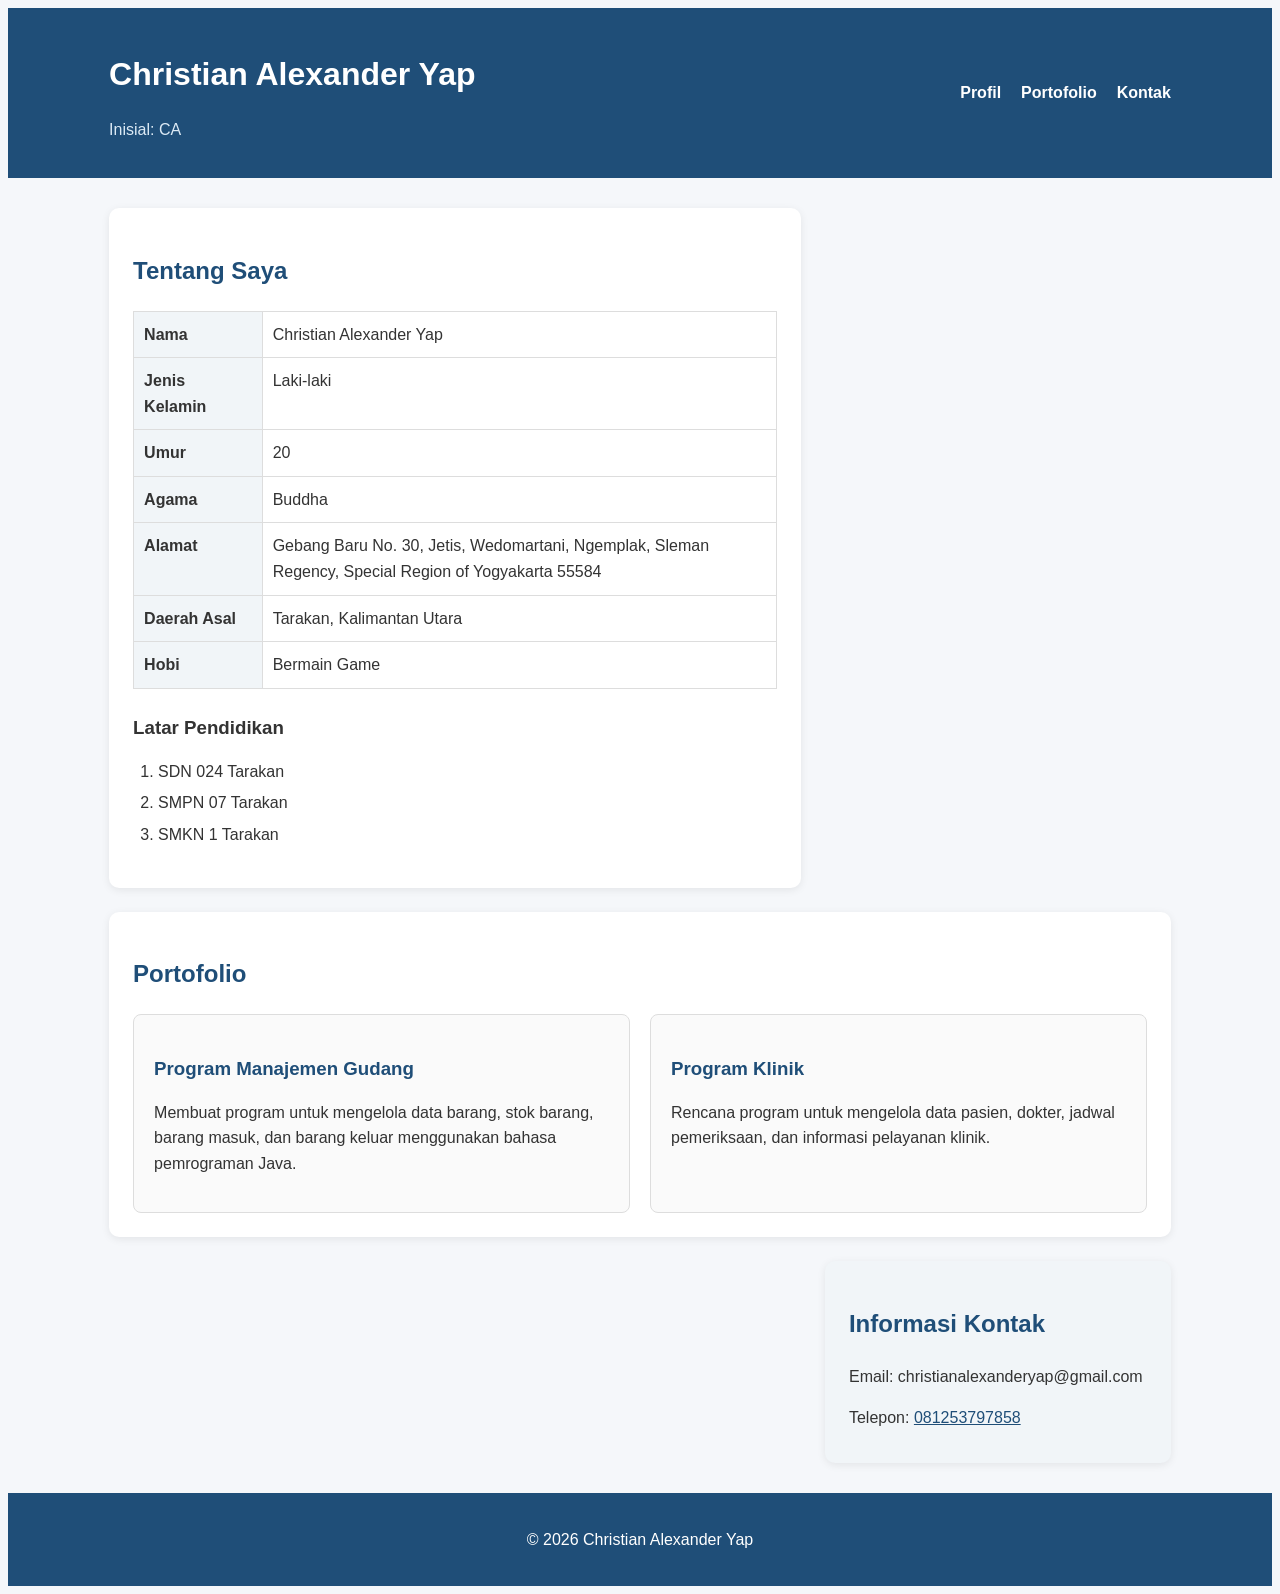
==== index.html @ 7f483a32 "Add files via upload" ====
<!DOCTYPE html>

<html lang="id">

<head>
    <meta charset="UTF-8">
    <title>Profil Christian Alexander Yap</title>
    <link rel="stylesheet" href="style.css">
</head>

<body>

    <header>
        <div class="identitas">
            <h1>Christian Alexander Yap</h1>
            <p>Inisial: CA</p>
        </div>

        <nav>
            <ul>
                <li><a href="#profil">Profil</a></li>
                <li><a href="#portofolio">Portofolio</a></li>
                <li><a href="#kontak">Kontak</a></li>
            </ul>
        </nav>
    </header>

    <main>

        <section id="profil" class="profil">
            <h2>Tentang Saya</h2>

            <table>
                <tr>
                    <th>Nama</th>
                    <td>Christian Alexander Yap</td>
                </tr>

                <tr>
                    <th>Jenis Kelamin</th>
                    <td>Laki-laki</td>
                </tr>

                <tr>
                    <th>Umur</th>
                    <td>20</td>
                </tr>

                <tr>
                    <th>Agama</th>
                    <td>Buddha</td>
                </tr>

                <tr>
                    <th>Alamat</th>
                    <td>
                        Gebang Baru No. 30, Jetis, Wedomartani,
                        Ngemplak, Sleman Regency,
                        Special Region of Yogyakarta 55584
                    </td>
                </tr>

                <tr>
                    <th>Daerah Asal</th>
                    <td>Tarakan, Kalimantan Utara</td>
                </tr>

                <tr>
                    <th>Hobi</th>
                    <td>Bermain Game</td>
                </tr>
            </table>

            <h3>Latar Pendidikan</h3>

            <ol>
                <li>SDN 024 Tarakan</li>
                <li>SMPN 07 Tarakan</li>
                <li>SMKN 1 Tarakan</li>
            </ol>
        </section>


        <section id="portofolio" class="portofolio">
            <h2>Portofolio</h2>

            <div class="daftar-artikel">

                <article>
                    <h3>
                        <a href="https://github.com/christianalexanderyap/Proyek-PBO.git">
                            Program Manajemen Gudang
                        </a>
                    </h3>

                    <p>
                        Membuat program untuk mengelola data barang,
                        stok barang, barang masuk, dan barang keluar
                        menggunakan bahasa pemrograman Java.
                    </p>
                </article>

                <article>
                    <h3>
                        <a href="https://github.com/christianalexanderyap/Proyek_SDL.git">
                            Program Klinik
                        </a>
                    </h3>

                    <p>
                        Rencana program untuk mengelola data pasien,
                        dokter, jadwal pemeriksaan, dan informasi
                        pelayanan klinik.
                    </p>
                </article>

            </div>
        </section>


        <aside id="kontak">
            <h2>Informasi Kontak</h2>

            <p>
                Email:
                christianalexanderyap@gmail.com
            </p>

            <p>
                Telepon:
                <a href="https://wa.me/6281253797858">
                    081253797858
                </a>
            </p>
        </aside>

    </main>


    <footer>
        <p>&copy; 2026 Christian Alexander Yap</p>
    </footer>

</body>

</html>
---- style.css ----
css * {
	margin: 0;
	padding: 0;
	box-sizing: border-box;
}

body {
	font-family: Arial, sans-serif;
	line-height: 1.6;
	background-color: #f5f7fa;
	color: #333333;
}

/* HEADER */
header {
	display: flex;
	justify-content: space-between;
	align-items: center;
	flex-wrap: wrap;
	gap: 16px;

	padding: 20px 8%;
	background-color: #1f4e78;
	color: white;
}

.identitas h1 {
	margin-bottom: 4px;
}

.identitas p {
	color: #dceaf5;
}

/* NAVIGASI */
header nav ul {
	display: flex;
	gap: 20px;
	list-style: none;
	flex-wrap: wrap;
}

header nav a {
	color: white;
	text-decoration: none;
	font-weight: bold;
}

header nav a:hover {
	text-decoration: underline;
}

/* MAIN */
main {
	display: flex;
	flex-direction: column;
	gap: 24px;

	max-width: 1200px;
	margin: auto;
	padding: 30px 8%;
}

/* SECTION */
.profil,
.portofolio,
aside {
	background-color: white;
	border-radius: 10px;
	padding: 24px;

	box-shadow: 0 2px 8px rgba(0, 0, 0, 0.08);
}

h2 {
	color: #1f4e78;
	margin-bottom: 20px;
}

h3 {
	margin-bottom: 10px;
}

/* TABEL PROFIL */
table {
	width: 100%;
	border-collapse: collapse;
	margin-bottom: 24px;
}

th,
td {
	border: 1px solid #dddddd;
	padding: 10px;
	text-align: left;
	vertical-align: top;
}

th {
	width: 20%;
	background-color: #f1f5f8;
}

/* PENDIDIKAN */
ol {
	padding-left: 25px;
}

ol li {
	margin-bottom: 6px;
}

/* PORTOFOLIO */
.daftar-artikel {
	display: grid;
	grid-template-columns: repeat(2, 1fr);
	gap: 20px;
	padding: 0;
}

.daftar-artikel article {
	border: 1px solid #dddddd;
	border-radius: 8px;
	padding: 20px;
	background-color: #fafafa;

	transition: transform 0.2s, box-shadow 0.2s;
}

.daftar-artikel article:hover {
	transform: translateY(-3px);
	box-shadow: 0 4px 10px rgba(0, 0, 0, 0.12);
}

.daftar-artikel a {
	color: #1f4e78;
	text-decoration: none;
}

.daftar-artikel a:hover {
	text-decoration: underline;
}

/* KONTAK */
aside {
	background-color: #f1f5f8;
}

aside p {
	margin-bottom: 8px;
}

aside a {
	color: #1f4e78;
}

/* FOOTER */
footer {
	padding: 18px 24px;
	text-align: center;
	background-color: #1f4e78;
	color: white;
}

/* TABLET */
@media (min-width: 768px) {
	main {
		display: grid;
		grid-template-columns: 2fr 1fr;
		align-items: start;
	}

	.profil {
		grid-row: span 2;
	}

	.portofolio {
		grid-column: 1 / -1;
	}

	aside {
		grid-column: 2;
	}
}

/* DESKTOP */
@media (min-width: 992px) {
	main {
		grid-template-columns: 2fr 1fr;
	}

	.daftar-artikel {
		grid-template-columns: repeat(2, 1fr);
	}
}

/* LAYAR KECIL */
@media (max-width: 600px) {
	header {
		padding: 20px;
	}

	main {
		padding: 20px;
	}

	.daftar-artikel {
		grid-template-columns: 1fr;
	}

	header nav ul {
		gap: 12px;
	}

	th {
		width: 30%;
	}
}
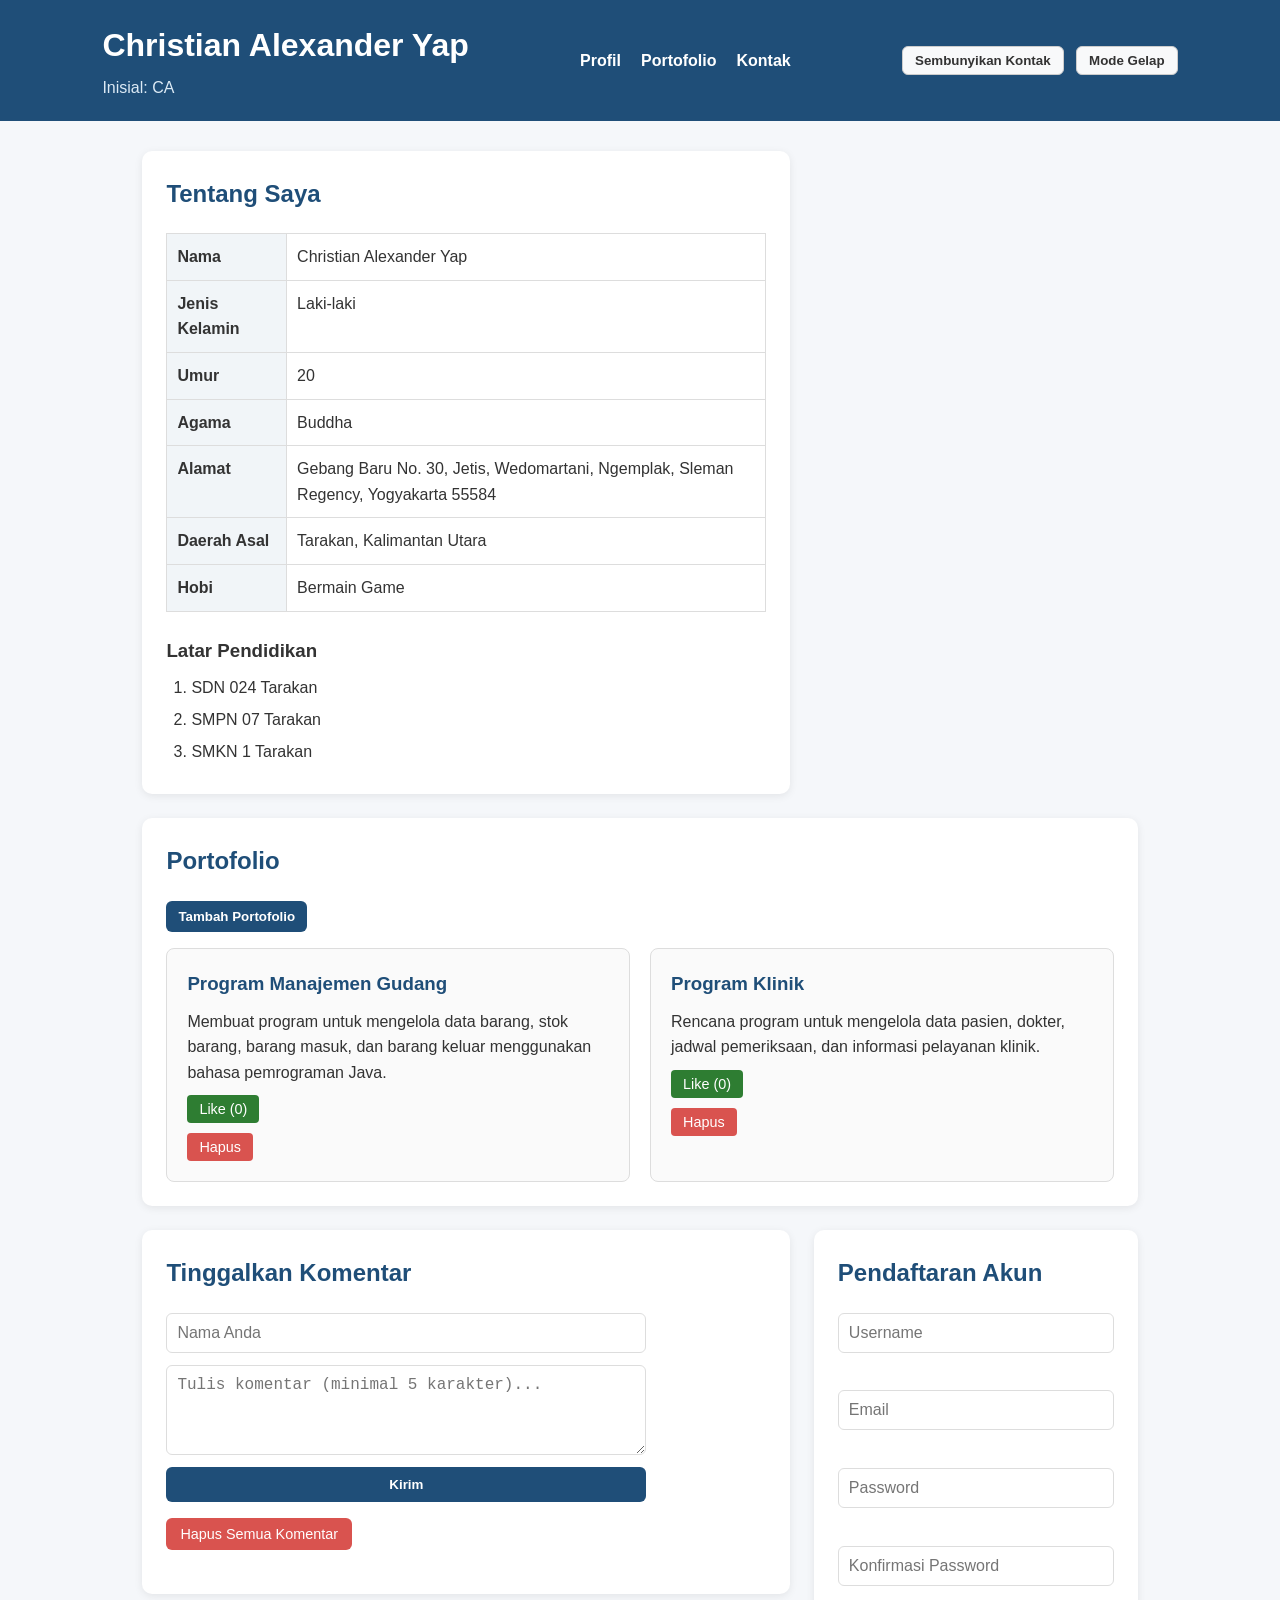
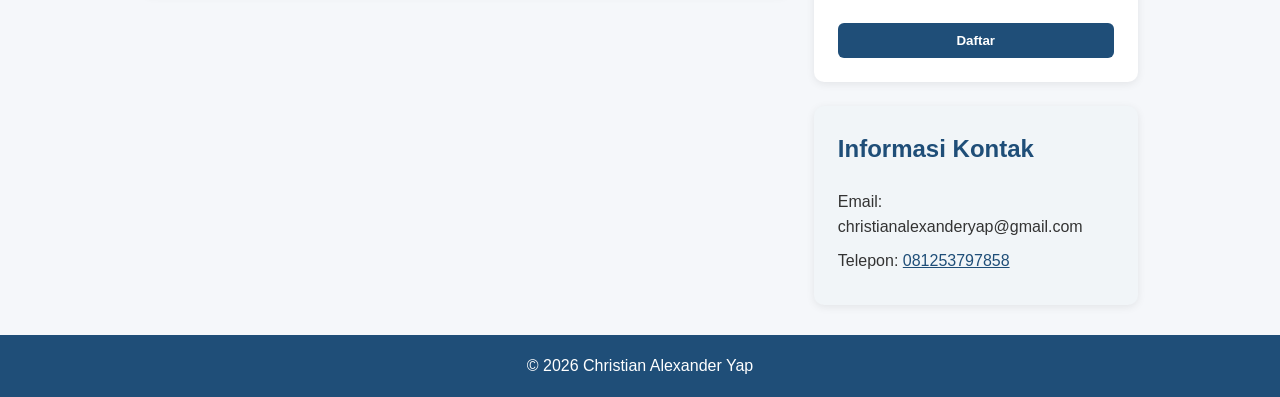
==== commit c8e76d6d: "inisialisasi" ====
--- a/index.html
+++ b/index.html
@@ -1,146 +1,140 @@
-<!DOCTYPE html>
-
-<html lang="id">
-
-<head>
-    <meta charset="UTF-8">
-    <title>Profil Christian Alexander Yap</title>
-    <link rel="stylesheet" href="style.css">
-</head>
-
-<body>
-
-    <header>
-        <div class="identitas">
-            <h1>Christian Alexander Yap</h1>
-            <p>Inisial: CA</p>
-        </div>
-
-        <nav>
-            <ul>
-                <li><a href="#profil">Profil</a></li>
-                <li><a href="#portofolio">Portofolio</a></li>
-                <li><a href="#kontak">Kontak</a></li>
-            </ul>
-        </nav>
-    </header>
-
-    <main>
-
-        <section id="profil" class="profil">
-            <h2>Tentang Saya</h2>
-
-            <table>
-                <tr>
-                    <th>Nama</th>
-                    <td>Christian Alexander Yap</td>
-                </tr>
-
-                <tr>
-                    <th>Jenis Kelamin</th>
-                    <td>Laki-laki</td>
-                </tr>
-
-                <tr>
-                    <th>Umur</th>
-                    <td>20</td>
-                </tr>
-
-                <tr>
-                    <th>Agama</th>
-                    <td>Buddha</td>
-                </tr>
-
-                <tr>
-                    <th>Alamat</th>
-                    <td>
-                        Gebang Baru No. 30, Jetis, Wedomartani,
-                        Ngemplak, Sleman Regency,
-                        Special Region of Yogyakarta 55584
-                    </td>
-                </tr>
-
-                <tr>
-                    <th>Daerah Asal</th>
-                    <td>Tarakan, Kalimantan Utara</td>
-                </tr>
-
-                <tr>
-                    <th>Hobi</th>
-                    <td>Bermain Game</td>
-                </tr>
-            </table>
-
-            <h3>Latar Pendidikan</h3>
-
-            <ol>
-                <li>SDN 024 Tarakan</li>
-                <li>SMPN 07 Tarakan</li>
-                <li>SMKN 1 Tarakan</li>
-            </ol>
-        </section>
-
-
-        <section id="portofolio" class="portofolio">
-            <h2>Portofolio</h2>
-
-            <div class="daftar-artikel">
-
-                <article>
-                    <h3>
-                        <a href="https://github.com/christianalexanderyap/Proyek-PBO.git">
-                            Program Manajemen Gudang
-                        </a>
-                    </h3>
-
-                    <p>
-                        Membuat program untuk mengelola data barang,
-                        stok barang, barang masuk, dan barang keluar
-                        menggunakan bahasa pemrograman Java.
-                    </p>
-                </article>
-
-                <article>
-                    <h3>
-                        <a href="https://github.com/christianalexanderyap/Proyek_SDL.git">
-                            Program Klinik
-                        </a>
-                    </h3>
-
-                    <p>
-                        Rencana program untuk mengelola data pasien,
-                        dokter, jadwal pemeriksaan, dan informasi
-                        pelayanan klinik.
-                    </p>
-                </article>
-
-            </div>
-        </section>
-
-
-        <aside id="kontak">
-            <h2>Informasi Kontak</h2>
-
-            <p>
-                Email:
-                christianalexanderyap@gmail.com
-            </p>
-
-            <p>
-                Telepon:
-                <a href="https://wa.me/6281253797858">
-                    081253797858
-                </a>
-            </p>
-        </aside>
-
-    </main>
-
-
-    <footer>
-        <p>&copy; 2026 Christian Alexander Yap</p>
-    </footer>
-
-</body>
-
+<!DOCTYPE html>
+<html lang="id">
+
+<head>
+    <meta charset="UTF-8">
+    <title>Profil Christian Alexander Yap</title>
+    <link rel="stylesheet" href="style.css">
+</head>
+
+<body>
+
+    <!-- Header Website dengan Navigasi dan Tombol Kontrol -->
+    <header>
+        <div class="identitas">
+            <h1>Christian Alexander Yap</h1>
+            <p>Inisial: CA</p>
+        </div>
+
+        <nav>
+            <ul>
+                <li><a href="#profil">Profil</a></li>
+                <li><a href="#portofolio">Portofolio</a></li>
+                <li><a href="#kontak">Kontak</a></li>
+            </ul>
+        </nav>
+
+        <div>
+            <button id="btn-toggle-aside" style="margin-right: 8px; padding: 6px 12px; 
+			cursor: pointer;">Sembunyikan Kontak</button>
+            <button id="btn-tema" style="padding: 6px 12px; cursor: pointer;">Mode Gelap</button>
+        </div>
+    </header>
+
+    <main>
+        <!-- Bagian Profil / Tentang Saya -->
+        <section id="profil" class="profil">
+            <h2>Tentang Saya</h2>
+
+            <table>
+                <tr>
+                    <th>Nama</th>
+                    <td>Christian Alexander Yap</td>
+                </tr>
+                <tr>
+                    <th>Jenis Kelamin</th>
+                    <td>Laki-laki</td>
+                </tr>
+                <tr>
+                    <th>Umur</th>
+                    <td>20</td>
+                </tr>
+                <tr>
+                    <th>Agama</th>
+                    <td>Buddha</td>
+                </tr>
+                <tr>
+                    <th>Alamat</th>
+                    <td>Gebang Baru No. 30, Jetis, Wedomartani, Ngemplak, Sleman Regency, Yogyakarta 55584</td>
+                </tr>
+                <tr>
+                    <th>Daerah Asal</th>
+                    <td>Tarakan, Kalimantan Utara</td>
+                </tr>
+                <tr>
+                    <th>Hobi</th>
+                    <td>Bermain Game</td>
+                </tr>
+            </table>
+
+            <h3>Latar Pendidikan</h3>
+            <ol>
+                <li>SDN 024 Tarakan</li>
+                <li>SMPN 07 Tarakan</li>
+                <li>SMKN 1 Tarakan</li>
+            </ol>
+        </section>
+
+        <!-- Bagian Portofolio Dinamis -->
+        <section id="portofolio" class="portofolio">
+            <h2>Portofolio</h2>
+            <button id="btn-tambah" style="margin-bottom: 16px; padding: 8px 12px; cursor: pointer;">Tambah
+                Portofolio</button>
+            <div class="daftar-artikel"></div>
+        </section>
+
+        <!-- Bagian Komentar Pengunjung -->
+        <section id="komentar" class="komentar-section">
+            <h2>Tinggalkan Komentar</h2>
+
+            <!-- Tempat menampilkan pesan error validasi langsung di halaman -->
+            <div id="error-pesan" style="color: #d9534f; margin-bottom: 10px; font-weight: bold; display: none;"></div>
+
+            <form id="form-komentar">
+                <input type="text" id="input-nama" placeholder="Nama Anda" required>
+                <textarea id="input-pesan" placeholder="Tulis komentar (minimal 5 karakter)..." required></textarea>
+                <button type="submit">Kirim</button>
+            </form>
+
+            <div style="margin-top: 16px;">
+                <button id="btn-hapus-semua" class="btn-hapus-semua">Hapus Semua Komentar</button>
+            </div>
+
+            <ul id="daftar-komentar" style="margin-top: 20px; list-style: none; padding: 0;"></ul>
+        </section>
+
+        <section id="pendaftaran">
+            <h2>Pendaftaran Akun</h2>
+            <form id="form-daftar">
+                <input type="text" id="username" placeholder="Username" required minlength="4">
+                <span class="pesan-error" id="error-username"></span>
+
+                <input type="email" id="email" placeholder="Email" required>
+                <span class="pesan-error" id="error-email"></span>
+
+                <input type="password" id="password" placeholder="Password" required minlength="8">
+                <span class="pesan-error" id="error-password"></span>
+
+                <input type="password" id="konfirmasi" placeholder="Konfirmasi Password" required>
+                <span class="pesan-error" id="error-konfirmasi"></span>
+
+                <button type="submit">Daftar</button>
+            </form>
+        </section>
+
+        <!-- Informasi Kontak (Sidebar) -->
+        <aside id="kontak">
+            <h2>Informasi Kontak</h2>
+            <p>Email: christianalexanderyap@gmail.com</p>
+            <p>Telepon: <a href="https://wa.me/6281253797858">081253797858</a></p>
+        </aside>
+    </main>
+
+    <footer>
+        <p>&copy; 2026 Christian Alexander Yap</p>
+    </footer>
+
+    <script src="script.js"></script>
+</body>
+
 </html>
--- a/style.css
+++ b/style.css
@@ -1,218 +1,426 @@
-css * {
-	margin: 0;
-	padding: 0;
-	box-sizing: border-box;
-}
-
-body {
-	font-family: Arial, sans-serif;
-	line-height: 1.6;
-	background-color: #f5f7fa;
-	color: #333333;
-}
-
-/* HEADER */
-header {
-	display: flex;
-	justify-content: space-between;
-	align-items: center;
-	flex-wrap: wrap;
-	gap: 16px;
-
-	padding: 20px 8%;
-	background-color: #1f4e78;
-	color: white;
-}
-
-.identitas h1 {
-	margin-bottom: 4px;
-}
-
-.identitas p {
-	color: #dceaf5;
-}
-
-/* NAVIGASI */
-header nav ul {
-	display: flex;
-	gap: 20px;
-	list-style: none;
-	flex-wrap: wrap;
-}
-
-header nav a {
-	color: white;
-	text-decoration: none;
-	font-weight: bold;
-}
-
-header nav a:hover {
-	text-decoration: underline;
-}
-
-/* MAIN */
-main {
-	display: flex;
-	flex-direction: column;
-	gap: 24px;
-
-	max-width: 1200px;
-	margin: auto;
-	padding: 30px 8%;
-}
-
-/* SECTION */
-.profil,
-.portofolio,
-aside {
-	background-color: white;
-	border-radius: 10px;
-	padding: 24px;
-
-	box-shadow: 0 2px 8px rgba(0, 0, 0, 0.08);
-}
-
-h2 {
-	color: #1f4e78;
-	margin-bottom: 20px;
-}
-
-h3 {
-	margin-bottom: 10px;
-}
-
-/* TABEL PROFIL */
-table {
-	width: 100%;
-	border-collapse: collapse;
-	margin-bottom: 24px;
-}
-
-th,
-td {
-	border: 1px solid #dddddd;
-	padding: 10px;
-	text-align: left;
-	vertical-align: top;
-}
-
-th {
-	width: 20%;
-	background-color: #f1f5f8;
-}
-
-/* PENDIDIKAN */
-ol {
-	padding-left: 25px;
-}
-
-ol li {
-	margin-bottom: 6px;
-}
-
-/* PORTOFOLIO */
-.daftar-artikel {
-	display: grid;
-	grid-template-columns: repeat(2, 1fr);
-	gap: 20px;
-	padding: 0;
-}
-
-.daftar-artikel article {
-	border: 1px solid #dddddd;
-	border-radius: 8px;
-	padding: 20px;
-	background-color: #fafafa;
-
-	transition: transform 0.2s, box-shadow 0.2s;
-}
-
-.daftar-artikel article:hover {
-	transform: translateY(-3px);
-	box-shadow: 0 4px 10px rgba(0, 0, 0, 0.12);
-}
-
-.daftar-artikel a {
-	color: #1f4e78;
-	text-decoration: none;
-}
-
-.daftar-artikel a:hover {
-	text-decoration: underline;
-}
-
-/* KONTAK */
-aside {
-	background-color: #f1f5f8;
-}
-
-aside p {
-	margin-bottom: 8px;
-}
-
-aside a {
-	color: #1f4e78;
-}
-
-/* FOOTER */
-footer {
-	padding: 18px 24px;
-	text-align: center;
-	background-color: #1f4e78;
-	color: white;
-}
-
-/* TABLET */
-@media (min-width: 768px) {
-	main {
-		display: grid;
-		grid-template-columns: 2fr 1fr;
-		align-items: start;
-	}
-
-	.profil {
-		grid-row: span 2;
-	}
-
-	.portofolio {
-		grid-column: 1 / -1;
-	}
-
-	aside {
-		grid-column: 2;
-	}
-}
-
-/* DESKTOP */
-@media (min-width: 992px) {
-	main {
-		grid-template-columns: 2fr 1fr;
-	}
-
-	.daftar-artikel {
-		grid-template-columns: repeat(2, 1fr);
-	}
-}
-
-/* LAYAR KECIL */
-@media (max-width: 600px) {
-	header {
-		padding: 20px;
-	}
-
-	main {
-		padding: 20px;
-	}
-
-	.daftar-artikel {
-		grid-template-columns: 1fr;
-	}
-
-	header nav ul {
-		gap: 12px;
-	}
-
-	th {
-		width: 30%;
-	}
+* {
+    margin: 0;
+    padding: 0;
+    box-sizing: border-box;
+}
+
+body {
+    font-family: Arial, sans-serif;
+    line-height: 1.6;
+    background-color: #f5f7fa;
+    color: #333333;
+}
+
+/* HEADER */
+header {
+    display: flex;
+    justify-content: space-between;
+    align-items: center;
+    flex-wrap: wrap;
+    gap: 16px;
+    padding: 20px 8%;
+    background-color: #1f4e78;
+    color: white;
+}
+
+.identitas h1 {
+    margin-bottom: 4px;
+}
+
+.identitas p {
+    color: #dceaf5;
+}
+
+/* NAVIGASI */
+header nav ul {
+    display: flex;
+    gap: 20px;
+    list-style: none;
+    flex-wrap: wrap;
+}
+
+header nav a {
+    color: white;
+    text-decoration: none;
+    font-weight: bold;
+}
+
+header nav a:hover {
+    text-decoration: underline;
+}
+
+/* MAIN & SECTION */
+main {
+    display: flex;
+    flex-direction: column;
+    gap: 24px;
+    max-width: 1200px;
+    margin: auto;
+    padding: 30px 8%;
+}
+
+.profil,
+.portofolio,
+aside,
+.komentar-section,
+#pendaftaran {
+    background-color: white;
+    border-radius: 10px;
+    padding: 24px;
+    box-shadow: 0 2px 8px rgba(0, 0, 0, 0.08);
+}
+
+h2 {
+    color: #1f4e78;
+    margin-bottom: 20px;
+}
+
+h3 {
+    margin-bottom: 10px;
+}
+
+/* TABEL PROFIL */
+table {
+    width: 100%;
+    border-collapse: collapse;
+    margin-bottom: 24px;
+}
+
+th,
+td {
+    border: 1px solid #dddddd;
+    padding: 10px;
+    text-align: left;
+    vertical-align: top;
+}
+
+th {
+    width: 20%;
+    background-color: #f1f5f8;
+}
+
+/* PENDIDIKAN */
+ol {
+    padding-left: 25px;
+}
+
+ol li {
+    margin-bottom: 6px;
+}
+
+/* PORTOFOLIO & ARTIKEL */
+.daftar-artikel {
+    display: grid;
+    grid-template-columns: repeat(2, 1fr);
+    gap: 20px;
+    padding: 0;
+}
+
+.daftar-artikel article {
+    border: 1px solid #dddddd;
+    border-radius: 8px;
+    padding: 20px;
+    background-color: #fafafa;
+    transition: transform 0.2s, box-shadow 0.2s;
+}
+
+.daftar-artikel article:hover {
+    transform: translateY(-3px);
+    box-shadow: 0 4px 10px rgba(0, 0, 0, 0.12);
+}
+
+.daftar-artikel a {
+    color: #1f4e78;
+    text-decoration: none;
+}
+
+.daftar-artikel a:hover {
+    text-decoration: underline;
+}
+
+/* EFEK HOVER ARTIKEL */
+.artikel-hover {
+    background-color: #eef4fb !important;
+}
+
+/* TOMBOL UMUM & AKSI */
+button {
+    cursor: pointer;
+    font-family: inherit;
+    border-radius: 6px;
+}
+
+header button {
+    padding: 6px 12px;
+    border: 1px solid #cccccc;
+    background-color: #f8f9fa;
+    color: #333333;
+    font-weight: bold;
+}
+
+header button:hover {
+    background-color: #e2e6ea;
+}
+
+#btn-tambah {
+    padding: 8px 12px;
+    background-color: #1f4e78;
+    color: white;
+    border: none;
+    font-weight: bold;
+}
+
+#btn-tambah:hover {
+    background-color: #15395c;
+}
+
+/* TOMBOL LIKE & HAPUS ARTIKEL */
+.btn-like {
+    background-color: #2e7d32;
+    color: white;
+    border: none;
+    padding: 6px 12px;
+    border-radius: 4px;
+    margin-top: 10px;
+    margin-right: 6px;
+    font-size: 0.9rem;
+}
+
+.btn-like:hover {
+    background-color: #1b5e20;
+}
+
+.btn-hapus {
+    background-color: #d9534f;
+    color: white;
+    border: none;
+    padding: 6px 12px;
+    border-radius: 4px;
+    margin-top: 10px;
+    font-size: 0.9rem;
+}
+
+.btn-hapus:hover {
+    background-color: #c9302c;
+}
+
+/* FORM KOMENTAR & PENDAFTARAN */
+#form-komentar,
+#form-daftar {
+    display: flex;
+    flex-direction: column;
+    gap: 12px;
+    max-width: 480px;
+}
+
+#form-komentar input,
+#form-komentar textarea,
+#form-daftar input {
+    padding: 10px;
+    border: 1px solid #dddddd;
+    border-radius: 6px;
+    font-size: 1rem;
+    width: 100%;
+}
+
+#form-komentar textarea {
+    min-height: 90px;
+    resize: vertical;
+}
+
+#form-komentar button[type="submit"],
+#form-daftar button[type="submit"] {
+    background-color: #1f4e78;
+    color: white;
+    border: none;
+    padding: 10px 16px;
+    border-radius: 6px;
+    font-weight: bold;
+    justify-self: start;
+}
+
+#form-komentar button[type="submit"]:hover,
+#form-daftar button[type="submit"]:hover {
+    background-color: #15395c;
+}
+
+.btn-hapus-semua {
+    background-color: #d9534f;
+    color: white;
+    border: none;
+    padding: 8px 14px;
+    border-radius: 6px;
+    font-size: 0.9rem;
+}
+
+.btn-hapus-semua:hover {
+    background-color: #c9302c;
+}
+
+#daftar-komentar {
+    list-style: none;
+    padding: 0;
+    margin-top: 20px;
+}
+
+#daftar-komentar li {
+    background-color: #fafafa;
+    border: 1px solid #dddddd;
+    padding: 12px;
+    border-radius: 6px;
+    margin-bottom: 10px;
+    display: flex;
+    justify-content: space-between;
+    align-items: center;
+}
+
+.btn-hapus-komentar {
+    background-color: #d9534f;
+    color: white;
+    border: none;
+    padding: 4px 8px;
+    border-radius: 4px;
+    cursor: pointer;
+    font-size: 0.8rem;
+}
+
+.btn-hapus-komentar:hover {
+    background-color: #c9302c;
+}
+
+/* VALIDASI INPUT */
+#form-komentar input:valid,
+#form-komentar textarea:valid,
+#form-daftar input:valid {
+    border-color: #5cb85c;
+}
+
+#form-komentar input:invalid:not(:placeholder-shown),
+#form-komentar textarea:invalid:not(:placeholder-shown),
+#form-daftar input:invalid:not(:placeholder-shown) {
+    border-color: #d9534f;
+}
+
+.pesan-error {
+    color: #d9534f;
+    font-size: 0.85em;
+    display: block;
+    min-height: 1em;
+}
+
+/* KONTAK & FOOTER */
+aside {
+    background-color: #f1f5f8;
+}
+
+aside p {
+    margin-bottom: 8px;
+}
+
+aside a {
+    color: #1f4e78;
+}
+
+footer {
+    padding: 18px 24px;
+    text-align: center;
+    background-color: #1f4e78;
+    color: white;
+}
+
+/* RESPONSIVE LAYOUT (TABLET & DESKTOP) */
+@media (min-width: 768px) {
+    main {
+        display: grid;
+        grid-template-columns: 2fr 1fr;
+        align-items: start;
+    }
+
+    .profil {
+        grid-row: span 2;
+    }
+
+    .portofolio {
+        grid-column: 1 / -1;
+    }
+
+    aside {
+        grid-column: 2;
+    }
+}
+
+@media (max-width: 600px) {
+    header {
+        padding: 20px;
+    }
+
+    main {
+        padding: 20px;
+    }
+
+    .daftar-artikel {
+        grid-template-columns: 1fr;
+    }
+
+    th {
+        width: 30%;
+    }
+}
+
+/* ===== DARK MODE STYLING ===== */
+body.dark-mode {
+    background-color: #1a1a1a;
+    color: #f2f2f2;
+}
+
+body.dark-mode .profil,
+body.dark-mode .portofolio,
+body.dark-mode aside,
+body.dark-mode .komentar-section,
+body.dark-mode #pendaftaran {
+    background-color: #2a2a2a;
+    color: #f2f2f2;
+}
+
+body.dark-mode th {
+    background-color: #333333;
+    color: #f2f2f2;
+    border-color: #444444;
+}
+
+body.dark-mode td,
+body.dark-mode th {
+    border-color: #444444;
+}
+
+body.dark-mode .daftar-artikel article {
+    background-color: #333333;
+    border-color: #444444;
+}
+
+body.dark-mode .artikel-hover {
+    background-color: #383838 !important;
+}
+
+body.dark-mode #form-komentar input,
+body.dark-mode #form-komentar textarea,
+body.dark-mode #form-daftar input {
+    background-color: #333333;
+    color: #f2f2f2;
+    border-color: #444444;
+}
+
+body.dark-mode #daftar-komentar li {
+    background-color: #333333;
+    border-color: #444444;
+}
+
+body.dark-mode header button {
+    background-color: #333333;
+    color: #f2f2f2;
+    border-color: #555555;
+}
+
+body.dark-mode header button:hover {
+    background-color: #444444;
 }
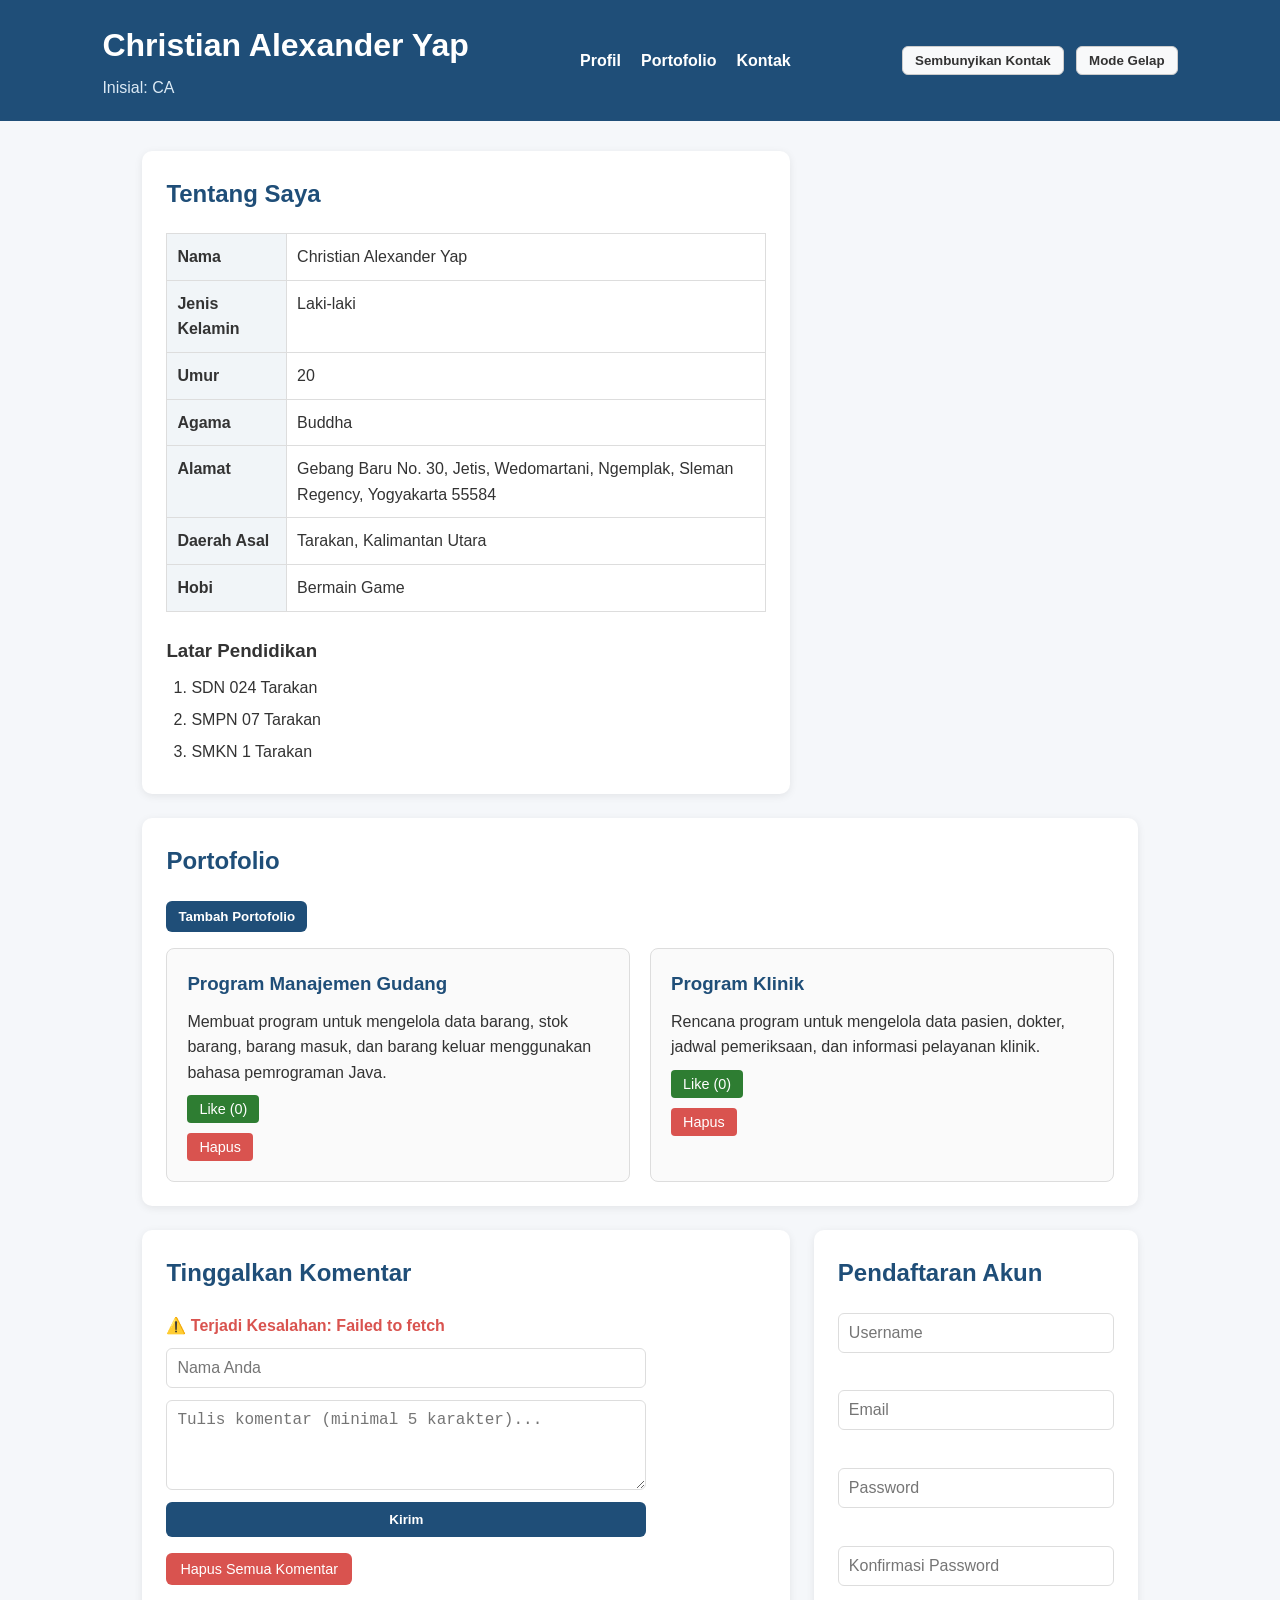
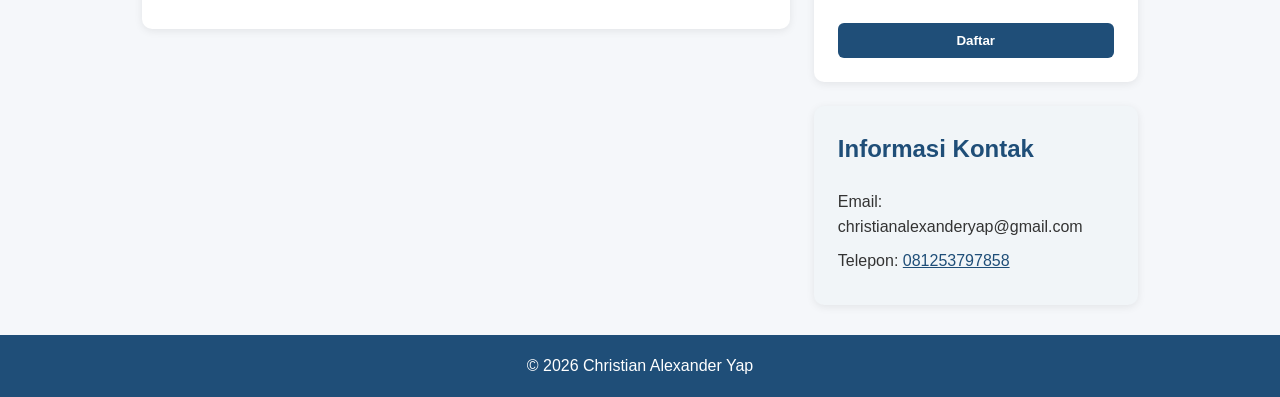
==== commit 1c2ccc1b: "Minggu 9" ====
--- a/index.html
+++ b/index.html
@@ -84,24 +84,30 @@
         </section>
 
         <!-- Bagian Komentar Pengunjung -->
-        <section id="komentar" class="komentar-section">
-            <h2>Tinggalkan Komentar</h2>
+		<section id="komentar" class="komentar-section">
+			<h2>Tinggalkan Komentar</h2>
 
-            <!-- Tempat menampilkan pesan error validasi langsung di halaman -->
-            <div id="error-pesan" style="color: #d9534f; margin-bottom: 10px; font-weight: bold; display: none;"></div>
+			<!-- Tempat menampilkan pesan error validasi / fetch langsung di halaman -->
+			<div id="error-pesan" style="color: #d9534f; margin-bottom: 10px; font-weight: bold; display: none;"></div>
 
-            <form id="form-komentar">
-                <input type="text" id="input-nama" placeholder="Nama Anda" required>
-                <textarea id="input-pesan" placeholder="Tulis komentar (minimal 5 karakter)..." required></textarea>
-                <button type="submit">Kirim</button>
-            </form>
+			<form id="form-komentar">
+				<input type="text" id="input-nama" placeholder="Nama Anda" required>
+				<textarea id="input-pesan" placeholder="Tulis komentar (minimal 5 karakter)..." required></textarea>
+				<button type="submit">Kirim</button>
+			</form>
 
-            <div style="margin-top: 16px;">
-                <button id="btn-hapus-semua" class="btn-hapus-semua">Hapus Semua Komentar</button>
-            </div>
+			<div style="margin-top: 16px;">
+				<button id="btn-hapus-semua" class="btn-hapus-semua">Hapus Semua Komentar</button>
+			</div>
 
-            <ul id="daftar-komentar" style="margin-top: 20px; list-style: none; padding: 0;"></ul>
-        </section>
+			<!-- Indikator Loading Spinner CSS -->
+			<div id="loading-komentar" class="loading-container" style="display: none;">
+				<div class="spinner"></div>
+				<p>Memuat komentar dari server...</p>
+			</div>
+
+			<ul id="daftar-komentar" style="margin-top: 20px; list-style: none; padding: 0;"></ul>
+		</section>
 
         <section id="pendaftaran">
             <h2>Pendaftaran Akun</h2>
--- a/style.css
+++ b/style.css
@@ -423,4 +423,40 @@
 
 body.dark-mode header button:hover {
     background-color: #444444;
+}
+
+/* ===== SPINNER LOADING CSS ===== */
+.loading-container {
+    display: flex;
+    flex-direction: column;
+    align-items: center;
+    justify-content: center;
+    padding: 20px 0;
+    gap: 10px;
+    color: #1f4e78;
+    font-weight: bold;
+}
+
+.spinner {
+    width: 36px;
+    height: 36px;
+    border: 4px solid #e2e6ea;
+    border-top: 4px solid #1f4e78;
+    border-radius: 50%;
+    animation: spin 0.9s linear infinite;
+}
+
+@keyframes spin {
+    0% { transform: rotate(0deg); }
+    100% { transform: rotate(360deg); }
+}
+
+/* Penyesuaian Dark Mode untuk Spinner */
+body.dark-mode .loading-container {
+    color: #8ab4f8;
+}
+
+body.dark-mode .spinner {
+    border-color: #444444;
+    border-top-color: #8ab4f8;
 }
